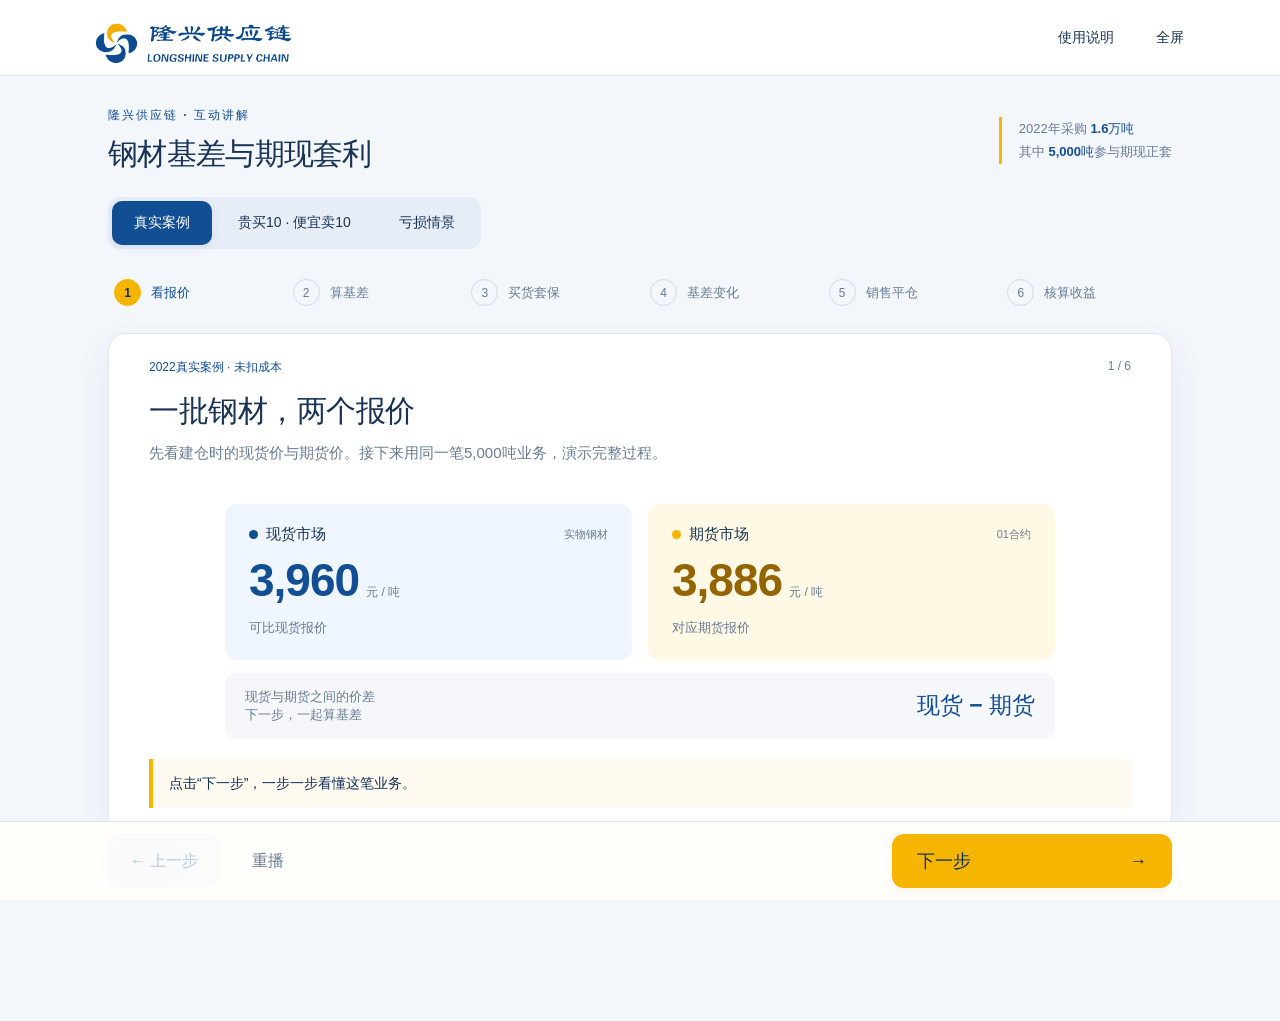
==== index.html @ 09cd9616 "发布隆兴供应链蓝黄互动讲解版" ====
<!doctype html><html lang="zh-CN" data-app="longxing-v2"><head><meta charset="utf-8"><meta name="viewport" content="width=device-width,initial-scale=1,viewport-fit=cover"><meta name="theme-color" content="#124e94"><meta name="apple-mobile-web-app-capable" content="yes"><meta name="apple-mobile-web-app-status-bar-style" content="default"><meta name="apple-mobile-web-app-title" content="隆兴讲解"><meta name="description" content="隆兴供应链钢材基差与期现套利，六步互动讲解。"><link rel="manifest" href="manifest.webmanifest"><link rel="apple-touch-icon" href="logo.png"><link rel="icon" href="icon.svg" type="image/svg+xml"><title>隆兴供应链｜钢材基差与期现套利</title><link rel="stylesheet" href="style.css"></head><body>
<header class="topbar"><div class="brand"><img src="logo.png" alt="隆兴供应链 LONGSHINE SUPPLY CHAIN"></div><div class="top-actions"><button id="help" class="quiet">使用说明</button><button id="fullscreen" class="quiet">全屏</button></div></header>
<main><div class="heading"><div><p class="eyebrow">隆兴供应链 · 互动讲解</p><h1>钢材基差与期现套利</h1></div><p class="case">2022年采购 <b>1.6万吨</b><span>其中 <b>5,000吨</b>参与期现正套</span></p></div>
<div class="modes" role="group" aria-label="演示情景"><button data-mode="real" aria-pressed="true">真实案例</button><button data-mode="give" aria-pressed="false">贵买10 · 便宜卖10</button><button data-mode="loss" aria-pressed="false">亏损情景</button></div>
<nav id="steps" aria-label="六个讲解阶段"></nav>
<section class="stage" aria-label="互动讲解"><div class="stage-top"><span id="sceneLabel"></span><span id="stepCount"></span></div><div id="narrative" aria-live="polite" aria-atomic="true"><h2 id="title"></h2><p id="description"></p></div><div id="visual"></div><div id="takeaway" class="takeaway"></div></section>
<div class="subbar"><button id="economics">成本与风险 ↗</button><span id="offlineStatus" role="status">正在准备离线版…</span></div></main>
<div class="controlbar"><div class="controls"><button id="prev" class="previous" aria-label="上一步">← <span>上一步</span></button><button id="replay" class="replay" aria-label="从头重播">重播</button><button id="next" class="next">下一步 <span aria-hidden="true">→</span></button></div></div>
<dialog id="helpDialog"><div class="dialog-head"><h2>打开就能讲</h2><button data-close aria-label="关闭使用说明">×</button></div><div class="dialog-body"><p>点击底部的<strong>“下一步”</strong>，按六个阶段讲解；可以后退、重播，或直接选择阶段。切换情景会从头开始。</p><h3>手机与平板：保存到桌面</h3><p><strong>苹果 iPhone / iPad：</strong>用 Safari 打开网址，点击分享按钮，选择“添加到主屏幕”。</p><p><strong>华为手机 / 平板：</strong>用系统浏览器打开网址，在浏览器菜单中查找“添加到桌面”或“安装应用”（名称与支持情况因版本不同）。</p><button id="installApp" hidden class="install">添加到桌面</button><h3>没有网络时怎么用</h3><p>第一次需要联网打开，等页面显示“已备好离线版”。保存到桌面后，请先试着开启飞行模式再打开一次，确认这台设备已保存成功。</p><p>无痕模式、清理浏览器数据或系统自动回收存储后，离线文件可能消失，需要再联网打开。微信内建议先选择“在浏览器打开”。</p><button id="offlineCheck" class="install">检查离线准备状态</button><p id="offlineDetail" role="status"></p><h3>电脑备用</h3><p>可直接打开同一网址，也可下载独立文件，在电脑浏览器中双击运行。</p><a href="longxing.html" download="隆兴供应链互动讲解.html" class="download">下载独立网页文件 ↓</a><p class="small">手机本地HTML文件的打开方式不统一，手机和平板优先使用网址与桌面图标。</p><p class="small">操作依据：<a href="https://support.apple.com/en-lamr/guide/iphone/iphea86e5236/ios" target="_blank" rel="noopener">Apple 主屏幕网页说明</a> · <a href="https://developer.mozilla.org/en-US/docs/Web/Progressive_web_apps/Guides/Caching" target="_blank" rel="noopener">离线缓存说明</a></p></div></dialog>
<dialog id="infoDialog"><div class="dialog-head"><h2>算清成本，也看清风险</h2><button data-close aria-label="关闭成本与风险">×</button></div><div class="dialog-body"><div class="cost-panel"><h3>当前情景 · 模拟净收益</h3><label for="cost">综合成本（仓储、资金、运输、手续费等）</label><div class="cost-input"><input id="cost" type="number" min="0" max="10000" step="0.1" value="0" inputmode="decimal"><span>元 / 吨</span></div><div class="net"><div><span>每吨净收益</span><strong id="netTon"></strong></div><div><span>5,000吨合计</span><strong id="netTotal"></strong></div></div><p id="costHint"></p></div><section class="knowledge"><h2>讲清机会，也讲清边界</h2><details open><summary>为什么“贵买10元、便宜卖10元”仍可能盈利？</summary><p>以真实案例的市场报价作为比较基准，采购成交价提高到3970，销售成交价降低到3806，期货开平仓仍为3886与3716。现货亏164，期货赚170，合计仅剩6元/吨，5,000吨共3万元，尚未扣成本。只有基差走强收益大于20元让利与其他成本之和，净收益才为正；这不是无条件成立的承诺。</p></details><details><summary>基差套利为什么不是无风险套利？</summary><p>本例事先无法保证基差一定从74走强到100。若离场基差降至40，等量期现组合毛亏34元/吨。严格意义的无风险套利要求可同时锁定各交易腿及交割、资金、费用等条件；依赖未来基差变化的交易承担基差风险。</p></details><details><summary>套期保值降低什么风险？还留下哪些风险？</summary><p>卖出期货可对冲现货价格下跌的一部分风险，但留下基差、品级与区域错配、数量与期限错配、流动性、交易对手、仓储损耗等风险。即使组合最终盈利，期货上涨期间也可能需要追加保证金，现金流压力不能忽略。合约规模、保证金与限仓应按交易所当时规则核实。</p></details><details><summary>期货买入平仓是否等于买钢材交割？</summary><p>不等于。本演示以卖出开仓、买入平仓结束期货头寸，现货另行销售。期货合约不是开仓时实际卖出库存；实物交割是另一条处理路径，需要满足交割资格、品牌、规格、仓单等条件。</p></details><details><summary>原始材料与案例口径</summary><p>案例来自《基差及相关基础概念 (1).pptx》第14–15页：2022年10月从宝闽采购1.6万吨，其中5000吨与茂高联合正套。客户按期货均价3716加基差100点价采购。13万元是按全部5000吨算出的期现毛收益，不代表双方分成后的隆兴净利润，剩余11000吨不在本次收益测算中。第15页“177−144=26”已纠正为“170−144=26”。让利和亏损情景均为教学假设。</p><img class="reference" src="business.jpg" alt="用户提供的隆兴业务示意图，提出贵10元买、便宜10元卖的问题"><p>Logo 使用 PPT 内嵌原始图片，与业务图品牌一致。原图中的机会频次和期权策略等概括不作为本案例结论。</p><a href="https://www.shfe.com.cn/services/marketresearch/magazine/202509/W020250924367245574513.pdf" target="_blank" rel="noopener">上海期货交易所刊载研究：基差风险与套保效果 ↗</a></details></section><p class="small">苏州隆兴供应链管理有限公司 · 教学演示，非实时行情或投资建议</p></div></dialog>
<script src="app.js"></script></body></html>
---- style.css ----
:root{--blue:#124e94;--navy:#102f58;--yellow:#f6b500;--ink:#183354;--muted:#687b93;--line:#dce5f0;--bg:#f3f6fb;--red:#b84444;font-synthesis:none}*{box-sizing:border-box}body{margin:0;color:var(--ink);background:var(--bg);font-family:-apple-system,BlinkMacSystemFont,'Segoe UI','PingFang SC','Microsoft YaHei',sans-serif;font-size:16px}button,input{font:inherit}button,a{touch-action:manipulation}button{cursor:pointer;color:inherit;background:none;border:0;border-radius:10px;min-height:44px}button:disabled{opacity:.3;cursor:default}button:focus-visible,a:focus-visible,summary:focus-visible,input:focus-visible{outline:3px solid var(--yellow);outline-offset:3px}button:hover{background:#124e9409}p{line-height:1.65}h1,h2,h3,p{margin-top:0}.topbar{height:76px;padding:0 max(24px,calc((100vw - 1120px)/2));display:flex;align-items:center;justify-content:space-between;background:white;border-bottom:1px solid var(--line)}.brand{width:236px;height:73px;overflow:hidden;position:relative}.brand img{width:280px;max-width:none;position:absolute;top:-12px;left:-20px}.top-actions{display:flex;gap:10px}.quiet{padding:0 16px;font-size:14px}main{max-width:1120px;margin:auto;padding:30px 28px 120px}.heading{display:flex;align-items:center;justify-content:space-between;margin-bottom:22px}.eyebrow{font-size:12px;font-weight:600;color:var(--blue);letter-spacing:2px;margin-bottom:8px}h1{font-size:30px;font-weight:650;margin-bottom:0;letter-spacing:-.7px}.case{font-size:13px;line-height:1.8;margin:0;color:var(--muted);border-left:3px solid var(--yellow);padding-left:17px}.case span{display:block}.case b{color:var(--blue);font-weight:600}.modes{display:flex;width:max-content;max-width:100%;background:#e7edf6;border-radius:12px;padding:4px;gap:4px;margin-bottom:22px}.modes button{padding:0 22px;font-size:14px;white-space:nowrap}.modes button[aria-pressed=true]{background:var(--blue);color:white;box-shadow:0 3px 8px #124e9415}nav{display:grid;grid-template-columns:repeat(6,1fr);margin-bottom:18px;gap:8px}nav button{display:flex;align-items:center;gap:10px;font-size:13px;color:var(--muted);padding:6px;border-radius:7px}nav .num{height:27px;width:27px;display:grid;place-items:center;border:1px solid #ced9e9;border-radius:50%;font-size:12px}nav .active{color:var(--blue);font-weight:700}nav .active .num{background:var(--yellow);border-color:var(--yellow);color:var(--navy)}nav .done .num{background:#dce9fa;border-color:#dce9fa;color:var(--blue)}.stage{background:white;border-radius:18px;border:1px solid var(--line);box-shadow:0 12px 35px #163e7710;padding:25px 34px 24px;min-height:470px}.stage-top{display:flex;justify-content:space-between;font-size:12px;color:var(--muted);margin-bottom:15px}#sceneLabel{color:var(--blue)}#narrative h2{font-size:30px;line-height:1.35;letter-spacing:-.5px;margin-bottom:10px}#description{font-size:15px;color:var(--muted);max-width:850px;min-height:45px;margin-bottom:18px}#visual{min-height:226px}.markets{display:grid;grid-template-columns:1fr 1fr;gap:16px}.market{padding:21px 24px;background:#f0f6ff;border-radius:12px;position:relative}.market.futures{background:#fff8e4}.market-label{display:flex;align-items:center;gap:8px;font-size:15px;font-weight:600}.marker{display:inline-block;width:9px;height:9px;background:var(--blue);border-radius:50%}.futures .marker{background:var(--yellow)}.market small{font-size:11px;font-weight:400;color:var(--muted);margin-left:auto}.price{font-size:46px;font-weight:650;color:var(--blue);line-height:1.2;letter-spacing:-1px;margin:9px 0;font-variant-numeric:tabular-nums}.futures .price{color:#936400}.price em{font-style:normal;font-size:12px;font-weight:400;letter-spacing:0;color:var(--muted);margin-left:7px}.market p{font-size:13px;color:var(--muted);margin:0}.basis-strip{display:flex;align-items:center;justify-content:space-between;background:#f5f7fb;padding:15px 20px;border-radius:10px;margin-top:13px;gap:12px}.basis-strip span{font-size:13px;color:var(--muted)}.basis-strip strong{font-size:23px;color:var(--blue);font-variant-numeric:tabular-nums}.basis-strip em{font-size:12px;font-style:normal}.action{display:flex;align-items:center;justify-content:space-between;padding:13px 0 0;margin-top:12px;border-top:1px solid #dce6f5;font-size:13px;gap:8px}.action b{color:var(--blue)}.futures .action{border-color:#f0dfb2}.futures .action b{color:#936400}.arrow{display:inline-block;animation:arrow .8s ease both;color:var(--blue)}@keyframes arrow{from{opacity:0;transform:translateX(-14px)}to{opacity:1;transform:translateX(0)}}.takeaway{margin-top:20px;border-left:4px solid var(--yellow);background:#fffaf0;padding:13px 16px;font-size:14px;line-height:1.65;color:var(--navy)}.basis-evolution{display:flex;justify-content:center;align-items:center;gap:25px;margin-top:17px}.basis-evolution div{text-align:center}.basis-evolution small{display:block;color:var(--muted);font-size:11px}.basis-evolution strong{font-size:34px;font-variant-numeric:tabular-nums}.basis-evolution .now{color:var(--blue)}.basis-evolution .delta{font-size:13px;background:#eaf2ff;border-radius:8px;padding:10px 15px;color:var(--blue)}.basis-evolution .delta.negative{background:#fff0f0;color:var(--red)}.ledger{display:grid;grid-template-columns:1fr 1fr;gap:16px}.ledger-item{background:#f3f6fb;border-radius:10px;padding:17px 22px}.ledger-item label{font-size:13px;color:var(--muted)}.ledger-item strong{font-size:32px;display:block;margin:8px 0;line-height:1}.ledger-item small{font-size:12px;color:var(--muted)}.positive{color:var(--blue)}.negative{color:var(--red)}.result{margin-top:15px;padding:22px 24px;background:var(--blue);color:white;border-radius:12px;display:flex;align-items:center;justify-content:space-between;gap:15px}.result label{font-size:13px}.result strong{display:block;font-size:48px;color:var(--yellow);letter-spacing:-1px;line-height:1.2}.result strong em{font-size:16px;font-style:normal;letter-spacing:0}.result small{font-size:12px;line-height:1.8;color:#d4e2f6}.result .per-ton{font-size:20px;color:white;white-space:nowrap}.subbar{display:flex;align-items:center;justify-content:space-between;gap:10px;padding:12px 1px;font-size:12px;color:var(--muted)}.subbar button{font-size:13px;color:var(--blue);padding:0}.controlbar{position:fixed;bottom:0;left:0;right:0;background:#fffefaef;backdrop-filter:blur(12px);border-top:1px solid var(--line);z-index:5;padding:12px 24px calc(12px + env(safe-area-inset-bottom))}.controls{max-width:1064px;margin:auto;display:flex;gap:12px}.previous{padding:0 22px;background:#edf3fc;color:var(--blue);min-height:54px}.replay{padding:0 20px;color:var(--muted)}.next{margin-left:auto;width:280px;background:var(--yellow);color:var(--navy);font-size:18px;font-weight:700;display:flex;justify-content:space-between;align-items:center;padding:0 25px;min-height:54px;border-radius:12px;box-shadow:0 4px 10px #b4820012}.next:hover{background:#ffca32}dialog{width:min(680px,calc(100% - 28px));max-height:85dvh;border:1px solid var(--line);border-radius:18px;padding:0;color:var(--ink);background:white;box-shadow:0 20px 90px #102f5840}dialog::backdrop{background:#10274280;backdrop-filter:blur(3px)}.dialog-head{display:flex;justify-content:space-between;align-items:center;padding:18px 22px;border-bottom:1px solid var(--line);position:sticky;top:0;background:white;z-index:2}.dialog-head h2{font-size:21px;margin:0}.dialog-head button{font-size:28px;width:44px}.dialog-body{padding:20px 24px}.dialog-body h3{font-size:17px;margin-top:25px}.dialog-body p{font-size:14px;color:#536b87}.dialog-body .small{font-size:12px;color:var(--muted)}a{color:var(--blue);text-underline-offset:3px}.download,.install{display:inline-block;background:#eaf2ff;padding:13px 16px;border-radius:10px;font-size:14px;color:var(--blue);text-decoration:none}.install[hidden]{display:none}.cost-panel{background:#f4f7fc;padding:18px;border-radius:12px}.cost-panel h3{margin:0 0 14px}.cost-panel label{font-size:12px;line-height:1.7}.cost-input{display:flex;gap:12px;align-items:center;margin:10px 0 20px;font-size:13px}.cost-input input{width:130px;padding:10px 12px;border:1px solid #c2d1e6;background:white;color:var(--ink);font-size:22px;border-radius:8px}.net{display:grid;grid-template-columns:1fr 1fr;gap:12px}.net span{font-size:12px;color:var(--muted)}.net strong{display:block;font-size:25px;margin-top:5px}.cost-panel p{font-size:12px;margin-bottom:0}.knowledge h2{font-size:20px;margin:25px 0 10px}details{border-bottom:1px solid var(--line);padding:17px 0}summary{font-size:15px;line-height:1.5;cursor:pointer}.reference{width:100%;height:auto}.animate{animation:appear .3s ease both}@keyframes appear{from{opacity:.4;transform:translateY(7px)}to{opacity:1;transform:translateY(0)}}.spark{animation:appear .5s ease both}.footnote{font-size:12px;color:var(--muted);margin:12px 0 0}
@media(min-width:1100px){#visual{max-width:830px;margin:auto}.stage{padding-left:40px;padding-right:40px}}@media(min-width:700px) and (max-height:800px){main{padding-top:15px}.heading{margin-bottom:14px}.stage{min-height:400px;padding-top:20px}.stage h2{font-size:27px}#visual{min-height:190px}.market{padding:15px 20px}.price{font-size:38px}.modes{margin-bottom:10px}.takeaway{margin-top:14px}}
@media(max-width:699px){.topbar{height:60px;padding:0 15px}.brand{width:183px;height:58px}.brand img{width:221px;top:-10px;left:-17px}.top-actions{gap:0}.quiet{font-size:12px;padding:0 9px}#fullscreen{display:none}main{padding:18px 14px calc(100px + env(safe-area-inset-bottom))}.heading{display:block;margin-bottom:14px}.eyebrow{display:none}h1{font-size:23px;letter-spacing:-.6px}.case{border:0;padding:0;font-size:11px;margin-top:7px;line-height:1.5}.case span{display:inline;margin-left:10px}.modes{width:100%;margin-bottom:14px;padding:3px;gap:3px;display:grid;grid-template-columns:1fr 1.5fr 1fr}.modes button{padding:0 3px;font-size:12px;min-height:40px;border-radius:8px}nav{gap:2px;margin-bottom:13px}nav button{display:flex;flex-direction:column;padding:0;gap:5px;font-size:10px;min-height:45px}nav .num{width:24px;height:24px;font-size:11px}.stage{padding:17px 16px 16px;border-radius:14px;min-height:0}.stage-top{font-size:10px;margin-bottom:11px}#narrative h2{font-size:23px;line-height:1.35;margin-bottom:8px}#description{font-size:13px;line-height:1.6;min-height:0;margin-bottom:16px}#visual{min-height:0}.markets{gap:10px}.market{padding:14px 12px;border-radius:9px}.market-label{font-size:13px;gap:6px}.market small{display:none}.price{font-size:34px;margin:9px 0 6px;letter-spacing:-.8px}.price em{display:block;font-size:10px;line-height:1.5;margin:3px 0 0}.market p{font-size:11px}.basis-strip{padding:12px 13px;margin-top:10px}.basis-strip span{font-size:11px;line-height:1.6}.basis-strip strong{font-size:21px}.basis-strip em{font-size:10px}.takeaway{padding:11px 12px;font-size:12px;margin-top:14px}.action{display:block;font-size:11px;line-height:1.7;margin-top:10px;padding-top:9px}.action b{display:block;font-size:13px}.basis-evolution{gap:15px;margin-top:14px}.basis-evolution strong{font-size:30px}.basis-evolution .delta{font-size:11px;padding:9px 10px}.ledger{gap:10px}.ledger-item{padding:14px}.ledger-item strong{font-size:28px}.ledger-item label,.ledger-item small{font-size:11px}.result{padding:17px;gap:10px;margin-top:11px}.result strong{font-size:37px}.result strong em{font-size:14px}.result label{font-size:11px}.result .per-ton{font-size:15px}.result small{font-size:10px}.controlbar{padding:10px 14px calc(10px + env(safe-area-inset-bottom))}.controls{gap:8px}.previous{padding:0 13px;min-height:52px;font-size:13px}.replay{font-size:12px;padding:0 8px}.next{width:auto;flex:1;margin-left:5px;padding:0 20px;min-height:52px;font-size:16px}.subbar{padding:6px 1px;font-size:10px}.subbar button{font-size:12px}.dialog-head{padding:12px 15px}.dialog-head h2{font-size:18px}.dialog-body{padding:17px}.net strong{font-size:22px}dialog{max-height:88dvh}.footnote{font-size:11px}}
@media(max-width:359px){h1{font-size:21px}.case span{margin-left:4px}.price{font-size:30px}.quiet{padding:0 4px}.stage{padding:14px 12px}.takeaway{font-size:11px}.result strong{font-size:32px}.result .per-ton{font-size:12px}}
@media(prefers-reduced-motion:reduce){*,*::before,*::after{animation:none!important;transition:none!important;scroll-behavior:auto!important}}
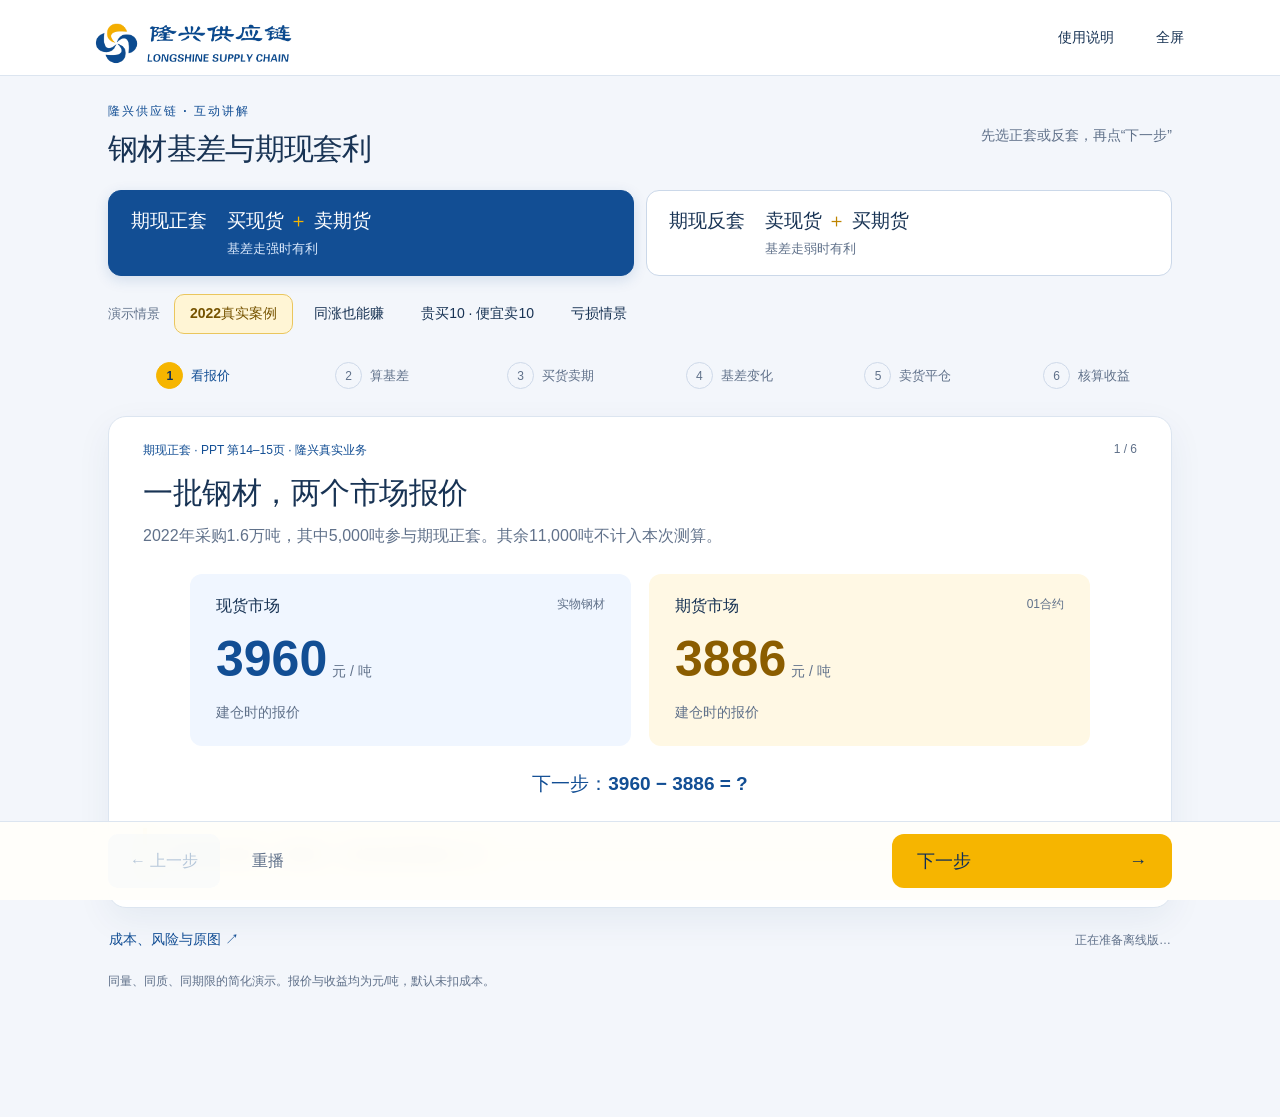
==== commit ca3f7339: "补全期现反套与大号双算法讲解 按PPT增加反套及正套同涨示例；放大价格、减号与完整盈亏公式；解释空头、多头、平仓和库存轮换口径；验证七种情景、移动布局及离线刷新。" ====
--- a/index.html
+++ b/index.html
@@ -1,11 +1,37 @@
-<!doctype html><html lang="zh-CN" data-app="longxing-v2"><head><meta charset="utf-8"><meta name="viewport" content="width=device-width,initial-scale=1,viewport-fit=cover"><meta name="theme-color" content="#124e94"><meta name="apple-mobile-web-app-capable" content="yes"><meta name="apple-mobile-web-app-status-bar-style" content="default"><meta name="apple-mobile-web-app-title" content="隆兴讲解"><meta name="description" content="隆兴供应链钢材基差与期现套利，六步互动讲解。"><link rel="manifest" href="manifest.webmanifest"><link rel="apple-touch-icon" href="logo.png"><link rel="icon" href="icon.svg" type="image/svg+xml"><title>隆兴供应链｜钢材基差与期现套利</title><link rel="stylesheet" href="style.css"></head><body>
-<header class="topbar"><div class="brand"><img src="logo.png" alt="隆兴供应链 LONGSHINE SUPPLY CHAIN"></div><div class="top-actions"><button id="help" class="quiet">使用说明</button><button id="fullscreen" class="quiet">全屏</button></div></header>
-<main><div class="heading"><div><p class="eyebrow">隆兴供应链 · 互动讲解</p><h1>钢材基差与期现套利</h1></div><p class="case">2022年采购 <b>1.6万吨</b><span>其中 <b>5,000吨</b>参与期现正套</span></p></div>
-<div class="modes" role="group" aria-label="演示情景"><button data-mode="real" aria-pressed="true">真实案例</button><button data-mode="give" aria-pressed="false">贵买10 · 便宜卖10</button><button data-mode="loss" aria-pressed="false">亏损情景</button></div>
+<!doctype html>
+<html lang="zh-CN" data-app="longxing-v3">
+<head><meta charset="utf-8"><meta name="viewport" content="width=device-width,initial-scale=1,viewport-fit=cover"><meta name="theme-color" content="#124e94"><meta name="apple-mobile-web-app-capable" content="yes"><meta name="apple-mobile-web-app-status-bar-style" content="default"><meta name="apple-mobile-web-app-title" content="隆兴讲解"><meta name="description" content="隆兴供应链：用大号算式，六步讲清钢材期现正套与反套。"><title>隆兴供应链｜钢材基差与期现套利</title><link rel="manifest" href="manifest.webmanifest"><link rel="apple-touch-icon" href="logo.png"><link rel="icon" href="icon.svg" type="image/svg+xml"><link rel="stylesheet" href="style.css"></head>
+<body>
+<header class="topbar"><div class="brand"><img src="logo.png" alt="隆兴供应链 LONGSHINE SUPPLY CHAIN"></div><div class="top-actions"><button id="help">使用说明</button><button id="fullscreen">全屏</button></div></header>
+<main>
+<div class="heading"><div><p class="eyebrow">隆兴供应链 · 互动讲解</p><h1>钢材基差与期现套利</h1></div><p class="guide">先选正套或反套，再点“下一步”</p></div>
+<div class="strategies" role="group" aria-label="选择套利方向">
+<button data-strategy="forward" aria-pressed="true"><span>期现正套</span><strong>买现货 <b>＋</b> 卖期货</strong><small>基差走强时有利</small></button>
+<button data-strategy="reverse" aria-pressed="false"><span>期现反套</span><strong>卖现货 <b>＋</b> 买期货</strong><small>基差走弱时有利</small></button>
+</div>
+<div class="scenario-row"><span class="scenario-label">演示情景</span><div id="modes" class="modes" role="group" aria-label="演示情景"></div></div>
 <nav id="steps" aria-label="六个讲解阶段"></nav>
-<section class="stage" aria-label="互动讲解"><div class="stage-top"><span id="sceneLabel"></span><span id="stepCount"></span></div><div id="narrative" aria-live="polite" aria-atomic="true"><h2 id="title"></h2><p id="description"></p></div><div id="visual"></div><div id="takeaway" class="takeaway"></div></section>
-<div class="subbar"><button id="economics">成本与风险 ↗</button><span id="offlineStatus" role="status">正在准备离线版…</span></div></main>
-<div class="controlbar"><div class="controls"><button id="prev" class="previous" aria-label="上一步">← <span>上一步</span></button><button id="replay" class="replay" aria-label="从头重播">重播</button><button id="next" class="next">下一步 <span aria-hidden="true">→</span></button></div></div>
-<dialog id="helpDialog"><div class="dialog-head"><h2>打开就能讲</h2><button data-close aria-label="关闭使用说明">×</button></div><div class="dialog-body"><p>点击底部的<strong>“下一步”</strong>，按六个阶段讲解；可以后退、重播，或直接选择阶段。切换情景会从头开始。</p><h3>手机与平板：保存到桌面</h3><p><strong>苹果 iPhone / iPad：</strong>用 Safari 打开网址，点击分享按钮，选择“添加到主屏幕”。</p><p><strong>华为手机 / 平板：</strong>用系统浏览器打开网址，在浏览器菜单中查找“添加到桌面”或“安装应用”（名称与支持情况因版本不同）。</p><button id="installApp" hidden class="install">添加到桌面</button><h3>没有网络时怎么用</h3><p>第一次需要联网打开，等页面显示“已备好离线版”。保存到桌面后，请先试着开启飞行模式再打开一次，确认这台设备已保存成功。</p><p>无痕模式、清理浏览器数据或系统自动回收存储后，离线文件可能消失，需要再联网打开。微信内建议先选择“在浏览器打开”。</p><button id="offlineCheck" class="install">检查离线准备状态</button><p id="offlineDetail" role="status"></p><h3>电脑备用</h3><p>可直接打开同一网址，也可下载独立文件，在电脑浏览器中双击运行。</p><a href="longxing.html" download="隆兴供应链互动讲解.html" class="download">下载独立网页文件 ↓</a><p class="small">手机本地HTML文件的打开方式不统一，手机和平板优先使用网址与桌面图标。</p><p class="small">操作依据：<a href="https://support.apple.com/en-lamr/guide/iphone/iphea86e5236/ios" target="_blank" rel="noopener">Apple 主屏幕网页说明</a> · <a href="https://developer.mozilla.org/en-US/docs/Web/Progressive_web_apps/Guides/Caching" target="_blank" rel="noopener">离线缓存说明</a></p></div></dialog>
-<dialog id="infoDialog"><div class="dialog-head"><h2>算清成本，也看清风险</h2><button data-close aria-label="关闭成本与风险">×</button></div><div class="dialog-body"><div class="cost-panel"><h3>当前情景 · 模拟净收益</h3><label for="cost">综合成本（仓储、资金、运输、手续费等）</label><div class="cost-input"><input id="cost" type="number" min="0" max="10000" step="0.1" value="0" inputmode="decimal"><span>元 / 吨</span></div><div class="net"><div><span>每吨净收益</span><strong id="netTon"></strong></div><div><span>5,000吨合计</span><strong id="netTotal"></strong></div></div><p id="costHint"></p></div><section class="knowledge"><h2>讲清机会，也讲清边界</h2><details open><summary>为什么“贵买10元、便宜卖10元”仍可能盈利？</summary><p>以真实案例的市场报价作为比较基准，采购成交价提高到3970，销售成交价降低到3806，期货开平仓仍为3886与3716。现货亏164，期货赚170，合计仅剩6元/吨，5,000吨共3万元，尚未扣成本。只有基差走强收益大于20元让利与其他成本之和，净收益才为正；这不是无条件成立的承诺。</p></details><details><summary>基差套利为什么不是无风险套利？</summary><p>本例事先无法保证基差一定从74走强到100。若离场基差降至40，等量期现组合毛亏34元/吨。严格意义的无风险套利要求可同时锁定各交易腿及交割、资金、费用等条件；依赖未来基差变化的交易承担基差风险。</p></details><details><summary>套期保值降低什么风险？还留下哪些风险？</summary><p>卖出期货可对冲现货价格下跌的一部分风险，但留下基差、品级与区域错配、数量与期限错配、流动性、交易对手、仓储损耗等风险。即使组合最终盈利，期货上涨期间也可能需要追加保证金，现金流压力不能忽略。合约规模、保证金与限仓应按交易所当时规则核实。</p></details><details><summary>期货买入平仓是否等于买钢材交割？</summary><p>不等于。本演示以卖出开仓、买入平仓结束期货头寸，现货另行销售。期货合约不是开仓时实际卖出库存；实物交割是另一条处理路径，需要满足交割资格、品牌、规格、仓单等条件。</p></details><details><summary>原始材料与案例口径</summary><p>案例来自《基差及相关基础概念 (1).pptx》第14–15页：2022年10月从宝闽采购1.6万吨，其中5000吨与茂高联合正套。客户按期货均价3716加基差100点价采购。13万元是按全部5000吨算出的期现毛收益，不代表双方分成后的隆兴净利润，剩余11000吨不在本次收益测算中。第15页“177−144=26”已纠正为“170−144=26”。让利和亏损情景均为教学假设。</p><img class="reference" src="business.jpg" alt="用户提供的隆兴业务示意图，提出贵10元买、便宜10元卖的问题"><p>Logo 使用 PPT 内嵌原始图片，与业务图品牌一致。原图中的机会频次和期权策略等概括不作为本案例结论。</p><a href="https://www.shfe.com.cn/services/marketresearch/magazine/202509/W020250924367245574513.pdf" target="_blank" rel="noopener">上海期货交易所刊载研究：基差风险与套保效果 ↗</a></details></section><p class="small">苏州隆兴供应链管理有限公司 · 教学演示，非实时行情或投资建议</p></div></dialog>
-<script src="app.js"></script></body></html>
+<section class="stage" aria-label="互动讲解"><div class="stage-top"><span id="sceneLabel"></span><span id="stepCount"></span></div>
+<div id="narrative" aria-live="polite" aria-atomic="true"><h2 id="title"></h2><p id="description"></p></div>
+<div id="visual"></div><div id="takeaway" class="takeaway"></div></section>
+<div class="subbar"><button id="economics">成本、风险与原图 ↗</button><span id="offlineStatus" role="status">正在准备离线版…</span></div>
+<p class="scope-note">同量、同质、同期限的简化演示。报价与收益均为元/吨，默认未扣成本。</p>
+</main>
+<div class="controlbar"><div class="controls"><button id="prev" aria-label="上一步">← <span>上一步</span></button><button id="replay" aria-label="从头重播">重播</button><button id="next">下一步 <span aria-hidden="true">→</span></button></div></div>
+<dialog id="helpDialog"><div class="dialog-head"><h2>打开就能讲</h2><button data-close aria-label="关闭使用说明">×</button></div><div class="dialog-body">
+<p>先选择“期现正套”或“期现反套”，再选情景。点击底部黄色“下一步”按六个阶段讲解，可后退、重播或直接点阶段。</p>
+<h3>先把方向讲清楚</h3><p>基差始终按“现货价格 − 期货价格”计算。正套收益看“离场基差 − 建仓基差”，反套收益看“建仓基差 − 离场基差”。基差走强指带正负号的数值上升，不是绝对值变大。</p>
+<h3>手机和平板保存到桌面</h3><p><strong>苹果 iPhone / iPad：</strong>Safari 打开网址 → 分享 → 添加到主屏幕。</p><p><strong>华为手机 / 平板：</strong>系统浏览器打开 → 菜单查找“添加到桌面”或“安装应用”（名称与支持因版本而异）。微信内请先选“在浏览器打开”。</p><button id="installApp" hidden class="pill">添加到桌面</button>
+<h3>没有网络时怎么用</h3><p>第一次联网打开，等待“已备好离线版”。保存到桌面后，先开飞行模式试一次，确认本机已保存成功。清理浏览器数据、无痕浏览或系统回收缓存后，需要重新联网。</p><button id="offlineCheck" class="pill">检查离线准备状态</button><p id="offlineDetail" role="status"></p>
+<h3>电脑备用</h3><a href="longxing.html" download="隆兴供应链互动讲解.html" class="pill">下载独立网页文件 ↓</a><p>电脑可下载后直接在浏览器打开。手机本地 HTML 支持不统一，手机和平板优先使用网址与桌面图标。</p><p class="small"><a href="https://support.apple.com/en-lamr/guide/iphone/iphea86e5236/ios" target="_blank" rel="noopener">Apple 主屏幕网页说明</a> · <a href="https://developer.mozilla.org/en-US/docs/Web/Progressive_web_apps/Guides/Caching" target="_blank" rel="noopener">离线缓存说明</a></p></div></dialog>
+<dialog id="infoDialog"><div class="dialog-head"><h2>成本、风险与原图</h2><button data-close aria-label="关闭成本与风险">×</button></div><div class="dialog-body">
+<div class="cost-panel"><h3 id="costScenario"></h3><label for="cost">综合成本（资金、仓储、运输、手续费等）</label><div class="cost-input"><input id="cost" type="number" min="0" max="10000" step="0.1" value="0" inputmode="decimal"><span>元 / 吨</span></div><p class="cost-rule">每吨净收益 = 每吨毛收益 − 综合成本</p><div class="net"><div><span>每吨净收益</span><strong id="netTon"></strong></div><div id="netTotalBox"><span>5,000吨合计</span><strong id="netTotal"></strong></div></div><p id="costHint"></p></div>
+<details open><summary>“贵买10、便宜卖10”为什么仍可能赚钱？</summary><p>原图提出这个问题，但没有承诺一定盈利。正套按真实案例让利：采购3960＋10＝3970，销售3816−10＝3806，期货成交价不变。现货−164＋期货170＝6元/吨，等于原26元收益减去20元让利。其他成本低于6元/吨，净收益才为正。</p><p>反套让利示例则先少卖10元、后多花10元买回，原130元毛收益变成110元。两者都需要实际基差收益足以覆盖让利和成本。</p></details>
+<details><summary>空头、多头和平仓是什么意思？</summary><p>卖出开仓后持有期货空头，以后买入同一合约平仓。期货价格下降对空头有利，上涨对空头不利。开仓时卖的是标准化合约，库存仍在，不等于已经把实物钢材卖给客户，也不是立刻收到整批货款。</p><p>买入开仓后持有期货多头，以后卖出同一合约平仓。价格上涨对多头有利，下跌对多头不利。平仓结束合约头寸；本演示的实物钢材买卖另行完成，不用买钢材“填补空头”来平仓。</p><p>期货需要保证金并逐日结算，持仓期间可能追加保证金。实物交割是另一条路径，需满足合约与交割规则。</p><a href="https://www.csrc.gov.cn/shenzhen/c105614/c1575563/content.shtml" target="_blank" rel="noopener">证监会投资者教育：多头、空头与平仓</a></details>
+<details><summary>反套需要什么现货条件？怎么算库存收益？</summary><p>本演示采用“卖出已有可用库存，之后买回同量同质库存”的路径。先有可卖库存或合法可执行的货源安排，才能履约，不能假设任何商品都可无条件裸卖空。</p><p>4050卖出、3900补回，150元是这一轮库存卖出与补回的现金差；加期货−20元，得到130元/吨的策略毛收益。它不包含原库存历史采购成本对应的会计利润，也未扣借货、采购、资金、运输等成本。借货路径还须归还并计入借货费用。</p></details>
+<details><summary>基差套利为什么不是无风险套利？</summary><p>未来基差不保证按预期变化。正套在基差走弱时受损，反套在基差走强时受损。等量套保也保留基差、品级与地域错配、期限与数量错配、流动性、交易对手、仓储损耗及现金流风险。</p><p>只有交易价格、交割、资金和全部成本等条件都能锁定，并能执行整个组合时，才可以讨论严格意义的无风险套利。本软件演示的是承担基差风险的交易。</p></details>
+<details><summary>基差走强是不是“差的绝对值更大”？</summary><p>不是。本演示始终用“现货−期货”的带符号数值。−30变成−10，也是走强20；100变成74，是走弱26。正基差只说明现货比期货贵，不能单凭正负号判断该做正套还是反套。</p></details>
+<details><summary>除了期现正套、反套，还有哪些套利？</summary><p>PPT 第20–22页还介绍跨期、跨市与跨品种套利：分别比较同品种不同月份、不同市场、不同品种的相对价格。它们研究的不是这里这一个现货与期货的基差，数量配比、交易成本和风险也不同。</p><p>主界面专门完整演示期现正套与反套，避免将不同策略混成同一个公式。</p></details>
+<details><summary>原图、PPT与计算口径</summary><p>PPT 第12页给出正套与反套定义；第13、16页为正套同涨示例；第13、17页为反套示例。两组都是教学示例，不是隆兴真实成交记录。</p><p>2022真实业务来自第14–15页：10月从宝闽采购1.6万吨，其中5,000吨与茂高联合正套，01合约。客户按期货均价3716加基差100点价采购。26元/吨×5,000吨＝13万元，是期现毛收益，未扣成本和合作分成，剩余11,000吨不在测算中。</p><p>第15页“177−144＝26”的笔误已更正为“170−144＝26”。其中用“买钢材交割”解释买入平仓的比喻已改为合约交易与实物交易分别说明。</p><img class="reference" src="business.jpg" alt="隆兴供应链原始业务图：贵10元买、便宜10元卖还能盈利吗"><p>Logo 使用 PPT 内嵌原图。原图中的机会频次、期权等概括不作为本案例结论。让利和亏损情景均为教学假设。</p><a href="https://www.shfe.com.cn/services/marketresearch/magazine/202509/W020250924367245574513.pdf" target="_blank" rel="noopener">上期所刊载研究：基差风险与套保效果</a></details>
+<p class="small">苏州隆兴供应链管理有限公司 · 教学演示，非实时行情或投资建议</p></div></dialog>
+<script src="model.js"></script><script src="app.js"></script></body></html>
--- a/style.css
+++ b/style.css
@@ -1,5 +1,5 @@
-:root{--blue:#124e94;--navy:#102f58;--yellow:#f6b500;--ink:#183354;--muted:#687b93;--line:#dce5f0;--bg:#f3f6fb;--red:#b84444;font-synthesis:none}*{box-sizing:border-box}body{margin:0;color:var(--ink);background:var(--bg);font-family:-apple-system,BlinkMacSystemFont,'Segoe UI','PingFang SC','Microsoft YaHei',sans-serif;font-size:16px}button,input{font:inherit}button,a{touch-action:manipulation}button{cursor:pointer;color:inherit;background:none;border:0;border-radius:10px;min-height:44px}button:disabled{opacity:.3;cursor:default}button:focus-visible,a:focus-visible,summary:focus-visible,input:focus-visible{outline:3px solid var(--yellow);outline-offset:3px}button:hover{background:#124e9409}p{line-height:1.65}h1,h2,h3,p{margin-top:0}.topbar{height:76px;padding:0 max(24px,calc((100vw - 1120px)/2));display:flex;align-items:center;justify-content:space-between;background:white;border-bottom:1px solid var(--line)}.brand{width:236px;height:73px;overflow:hidden;position:relative}.brand img{width:280px;max-width:none;position:absolute;top:-12px;left:-20px}.top-actions{display:flex;gap:10px}.quiet{padding:0 16px;font-size:14px}main{max-width:1120px;margin:auto;padding:30px 28px 120px}.heading{display:flex;align-items:center;justify-content:space-between;margin-bottom:22px}.eyebrow{font-size:12px;font-weight:600;color:var(--blue);letter-spacing:2px;margin-bottom:8px}h1{font-size:30px;font-weight:650;margin-bottom:0;letter-spacing:-.7px}.case{font-size:13px;line-height:1.8;margin:0;color:var(--muted);border-left:3px solid var(--yellow);padding-left:17px}.case span{display:block}.case b{color:var(--blue);font-weight:600}.modes{display:flex;width:max-content;max-width:100%;background:#e7edf6;border-radius:12px;padding:4px;gap:4px;margin-bottom:22px}.modes button{padding:0 22px;font-size:14px;white-space:nowrap}.modes button[aria-pressed=true]{background:var(--blue);color:white;box-shadow:0 3px 8px #124e9415}nav{display:grid;grid-template-columns:repeat(6,1fr);margin-bottom:18px;gap:8px}nav button{display:flex;align-items:center;gap:10px;font-size:13px;color:var(--muted);padding:6px;border-radius:7px}nav .num{height:27px;width:27px;display:grid;place-items:center;border:1px solid #ced9e9;border-radius:50%;font-size:12px}nav .active{color:var(--blue);font-weight:700}nav .active .num{background:var(--yellow);border-color:var(--yellow);color:var(--navy)}nav .done .num{background:#dce9fa;border-color:#dce9fa;color:var(--blue)}.stage{background:white;border-radius:18px;border:1px solid var(--line);box-shadow:0 12px 35px #163e7710;padding:25px 34px 24px;min-height:470px}.stage-top{display:flex;justify-content:space-between;font-size:12px;color:var(--muted);margin-bottom:15px}#sceneLabel{color:var(--blue)}#narrative h2{font-size:30px;line-height:1.35;letter-spacing:-.5px;margin-bottom:10px}#description{font-size:15px;color:var(--muted);max-width:850px;min-height:45px;margin-bottom:18px}#visual{min-height:226px}.markets{display:grid;grid-template-columns:1fr 1fr;gap:16px}.market{padding:21px 24px;background:#f0f6ff;border-radius:12px;position:relative}.market.futures{background:#fff8e4}.market-label{display:flex;align-items:center;gap:8px;font-size:15px;font-weight:600}.marker{display:inline-block;width:9px;height:9px;background:var(--blue);border-radius:50%}.futures .marker{background:var(--yellow)}.market small{font-size:11px;font-weight:400;color:var(--muted);margin-left:auto}.price{font-size:46px;font-weight:650;color:var(--blue);line-height:1.2;letter-spacing:-1px;margin:9px 0;font-variant-numeric:tabular-nums}.futures .price{color:#936400}.price em{font-style:normal;font-size:12px;font-weight:400;letter-spacing:0;color:var(--muted);margin-left:7px}.market p{font-size:13px;color:var(--muted);margin:0}.basis-strip{display:flex;align-items:center;justify-content:space-between;background:#f5f7fb;padding:15px 20px;border-radius:10px;margin-top:13px;gap:12px}.basis-strip span{font-size:13px;color:var(--muted)}.basis-strip strong{font-size:23px;color:var(--blue);font-variant-numeric:tabular-nums}.basis-strip em{font-size:12px;font-style:normal}.action{display:flex;align-items:center;justify-content:space-between;padding:13px 0 0;margin-top:12px;border-top:1px solid #dce6f5;font-size:13px;gap:8px}.action b{color:var(--blue)}.futures .action{border-color:#f0dfb2}.futures .action b{color:#936400}.arrow{display:inline-block;animation:arrow .8s ease both;color:var(--blue)}@keyframes arrow{from{opacity:0;transform:translateX(-14px)}to{opacity:1;transform:translateX(0)}}.takeaway{margin-top:20px;border-left:4px solid var(--yellow);background:#fffaf0;padding:13px 16px;font-size:14px;line-height:1.65;color:var(--navy)}.basis-evolution{display:flex;justify-content:center;align-items:center;gap:25px;margin-top:17px}.basis-evolution div{text-align:center}.basis-evolution small{display:block;color:var(--muted);font-size:11px}.basis-evolution strong{font-size:34px;font-variant-numeric:tabular-nums}.basis-evolution .now{color:var(--blue)}.basis-evolution .delta{font-size:13px;background:#eaf2ff;border-radius:8px;padding:10px 15px;color:var(--blue)}.basis-evolution .delta.negative{background:#fff0f0;color:var(--red)}.ledger{display:grid;grid-template-columns:1fr 1fr;gap:16px}.ledger-item{background:#f3f6fb;border-radius:10px;padding:17px 22px}.ledger-item label{font-size:13px;color:var(--muted)}.ledger-item strong{font-size:32px;display:block;margin:8px 0;line-height:1}.ledger-item small{font-size:12px;color:var(--muted)}.positive{color:var(--blue)}.negative{color:var(--red)}.result{margin-top:15px;padding:22px 24px;background:var(--blue);color:white;border-radius:12px;display:flex;align-items:center;justify-content:space-between;gap:15px}.result label{font-size:13px}.result strong{display:block;font-size:48px;color:var(--yellow);letter-spacing:-1px;line-height:1.2}.result strong em{font-size:16px;font-style:normal;letter-spacing:0}.result small{font-size:12px;line-height:1.8;color:#d4e2f6}.result .per-ton{font-size:20px;color:white;white-space:nowrap}.subbar{display:flex;align-items:center;justify-content:space-between;gap:10px;padding:12px 1px;font-size:12px;color:var(--muted)}.subbar button{font-size:13px;color:var(--blue);padding:0}.controlbar{position:fixed;bottom:0;left:0;right:0;background:#fffefaef;backdrop-filter:blur(12px);border-top:1px solid var(--line);z-index:5;padding:12px 24px calc(12px + env(safe-area-inset-bottom))}.controls{max-width:1064px;margin:auto;display:flex;gap:12px}.previous{padding:0 22px;background:#edf3fc;color:var(--blue);min-height:54px}.replay{padding:0 20px;color:var(--muted)}.next{margin-left:auto;width:280px;background:var(--yellow);color:var(--navy);font-size:18px;font-weight:700;display:flex;justify-content:space-between;align-items:center;padding:0 25px;min-height:54px;border-radius:12px;box-shadow:0 4px 10px #b4820012}.next:hover{background:#ffca32}dialog{width:min(680px,calc(100% - 28px));max-height:85dvh;border:1px solid var(--line);border-radius:18px;padding:0;color:var(--ink);background:white;box-shadow:0 20px 90px #102f5840}dialog::backdrop{background:#10274280;backdrop-filter:blur(3px)}.dialog-head{display:flex;justify-content:space-between;align-items:center;padding:18px 22px;border-bottom:1px solid var(--line);position:sticky;top:0;background:white;z-index:2}.dialog-head h2{font-size:21px;margin:0}.dialog-head button{font-size:28px;width:44px}.dialog-body{padding:20px 24px}.dialog-body h3{font-size:17px;margin-top:25px}.dialog-body p{font-size:14px;color:#536b87}.dialog-body .small{font-size:12px;color:var(--muted)}a{color:var(--blue);text-underline-offset:3px}.download,.install{display:inline-block;background:#eaf2ff;padding:13px 16px;border-radius:10px;font-size:14px;color:var(--blue);text-decoration:none}.install[hidden]{display:none}.cost-panel{background:#f4f7fc;padding:18px;border-radius:12px}.cost-panel h3{margin:0 0 14px}.cost-panel label{font-size:12px;line-height:1.7}.cost-input{display:flex;gap:12px;align-items:center;margin:10px 0 20px;font-size:13px}.cost-input input{width:130px;padding:10px 12px;border:1px solid #c2d1e6;background:white;color:var(--ink);font-size:22px;border-radius:8px}.net{display:grid;grid-template-columns:1fr 1fr;gap:12px}.net span{font-size:12px;color:var(--muted)}.net strong{display:block;font-size:25px;margin-top:5px}.cost-panel p{font-size:12px;margin-bottom:0}.knowledge h2{font-size:20px;margin:25px 0 10px}details{border-bottom:1px solid var(--line);padding:17px 0}summary{font-size:15px;line-height:1.5;cursor:pointer}.reference{width:100%;height:auto}.animate{animation:appear .3s ease both}@keyframes appear{from{opacity:.4;transform:translateY(7px)}to{opacity:1;transform:translateY(0)}}.spark{animation:appear .5s ease both}.footnote{font-size:12px;color:var(--muted);margin:12px 0 0}
-@media(min-width:1100px){#visual{max-width:830px;margin:auto}.stage{padding-left:40px;padding-right:40px}}@media(min-width:700px) and (max-height:800px){main{padding-top:15px}.heading{margin-bottom:14px}.stage{min-height:400px;padding-top:20px}.stage h2{font-size:27px}#visual{min-height:190px}.market{padding:15px 20px}.price{font-size:38px}.modes{margin-bottom:10px}.takeaway{margin-top:14px}}
-@media(max-width:699px){.topbar{height:60px;padding:0 15px}.brand{width:183px;height:58px}.brand img{width:221px;top:-10px;left:-17px}.top-actions{gap:0}.quiet{font-size:12px;padding:0 9px}#fullscreen{display:none}main{padding:18px 14px calc(100px + env(safe-area-inset-bottom))}.heading{display:block;margin-bottom:14px}.eyebrow{display:none}h1{font-size:23px;letter-spacing:-.6px}.case{border:0;padding:0;font-size:11px;margin-top:7px;line-height:1.5}.case span{display:inline;margin-left:10px}.modes{width:100%;margin-bottom:14px;padding:3px;gap:3px;display:grid;grid-template-columns:1fr 1.5fr 1fr}.modes button{padding:0 3px;font-size:12px;min-height:40px;border-radius:8px}nav{gap:2px;margin-bottom:13px}nav button{display:flex;flex-direction:column;padding:0;gap:5px;font-size:10px;min-height:45px}nav .num{width:24px;height:24px;font-size:11px}.stage{padding:17px 16px 16px;border-radius:14px;min-height:0}.stage-top{font-size:10px;margin-bottom:11px}#narrative h2{font-size:23px;line-height:1.35;margin-bottom:8px}#description{font-size:13px;line-height:1.6;min-height:0;margin-bottom:16px}#visual{min-height:0}.markets{gap:10px}.market{padding:14px 12px;border-radius:9px}.market-label{font-size:13px;gap:6px}.market small{display:none}.price{font-size:34px;margin:9px 0 6px;letter-spacing:-.8px}.price em{display:block;font-size:10px;line-height:1.5;margin:3px 0 0}.market p{font-size:11px}.basis-strip{padding:12px 13px;margin-top:10px}.basis-strip span{font-size:11px;line-height:1.6}.basis-strip strong{font-size:21px}.basis-strip em{font-size:10px}.takeaway{padding:11px 12px;font-size:12px;margin-top:14px}.action{display:block;font-size:11px;line-height:1.7;margin-top:10px;padding-top:9px}.action b{display:block;font-size:13px}.basis-evolution{gap:15px;margin-top:14px}.basis-evolution strong{font-size:30px}.basis-evolution .delta{font-size:11px;padding:9px 10px}.ledger{gap:10px}.ledger-item{padding:14px}.ledger-item strong{font-size:28px}.ledger-item label,.ledger-item small{font-size:11px}.result{padding:17px;gap:10px;margin-top:11px}.result strong{font-size:37px}.result strong em{font-size:14px}.result label{font-size:11px}.result .per-ton{font-size:15px}.result small{font-size:10px}.controlbar{padding:10px 14px calc(10px + env(safe-area-inset-bottom))}.controls{gap:8px}.previous{padding:0 13px;min-height:52px;font-size:13px}.replay{font-size:12px;padding:0 8px}.next{width:auto;flex:1;margin-left:5px;padding:0 20px;min-height:52px;font-size:16px}.subbar{padding:6px 1px;font-size:10px}.subbar button{font-size:12px}.dialog-head{padding:12px 15px}.dialog-head h2{font-size:18px}.dialog-body{padding:17px}.net strong{font-size:22px}dialog{max-height:88dvh}.footnote{font-size:11px}}
-@media(max-width:359px){h1{font-size:21px}.case span{margin-left:4px}.price{font-size:30px}.quiet{padding:0 4px}.stage{padding:14px 12px}.takeaway{font-size:11px}.result strong{font-size:32px}.result .per-ton{font-size:12px}}
+:root{--blue:#124e94;--navy:#102f58;--yellow:#f6b500;--ink:#183354;--muted:#60718a;--line:#dce5f0;--bg:#f3f6fb;--red:#b84444;font-synthesis:none}*{box-sizing:border-box}body{margin:0;color:var(--ink);background:var(--bg);font-family:-apple-system,BlinkMacSystemFont,'Segoe UI','PingFang SC','Microsoft YaHei',sans-serif;font-size:16px}button,input{font:inherit}button,a{touch-action:manipulation}button{cursor:pointer;color:inherit;background:none;border:0;border-radius:10px;min-height:44px}button:disabled{opacity:.3;cursor:default}button:focus-visible,a:focus-visible,summary:focus-visible,input:focus-visible{outline:3px solid var(--yellow);outline-offset:3px}button:hover{background:#124e9409}p{line-height:1.65}h1,h2,h3,p{margin-top:0}a{color:var(--blue);text-underline-offset:3px}.topbar{height:76px;padding:0 max(24px,calc((100vw - 1120px)/2));display:flex;align-items:center;justify-content:space-between;background:white;border-bottom:1px solid var(--line)}.brand{width:236px;height:73px;overflow:hidden;position:relative}.brand img{width:280px;max-width:none;position:absolute;top:-12px;left:-20px}.top-actions{display:flex;gap:10px}.top-actions button{padding:0 16px;font-size:14px}main{max-width:1120px;margin:auto;padding:26px 28px 125px}.heading{display:flex;align-items:center;justify-content:space-between;margin-bottom:20px}.eyebrow{font-size:12px;font-weight:600;color:var(--blue);letter-spacing:2px;margin-bottom:7px}h1{font-size:30px;font-weight:650;margin-bottom:0;letter-spacing:-.7px}.guide{font-size:14px;color:var(--muted);margin:0}.strategies{display:grid;grid-template-columns:1fr 1fr;gap:12px;margin-bottom:18px}.strategies button{display:grid;grid-template-columns:auto 1fr;align-items:center;gap:6px 20px;text-align:left;padding:17px 22px;border:1px solid #cbd8e9;border-radius:13px;background:#fff}.strategies button>span{font-size:19px;font-weight:700}.strategies strong{font-size:19px;white-space:nowrap}.strategies b{color:#be8400}.strategies small{grid-column:2;color:var(--muted);font-size:13px}.strategies button[aria-pressed=true]{background:var(--blue);color:white;border-color:var(--blue);box-shadow:0 4px 14px #124e9425}.strategies button[aria-pressed=true] b{color:var(--yellow)}.strategies button[aria-pressed=true] small{color:#d9e8fc}.scenario-row{display:flex;align-items:center;gap:14px;margin-bottom:20px}.scenario-label{font-size:13px;color:var(--muted);white-space:nowrap}.modes{display:flex;flex-wrap:wrap;gap:5px}.modes button{padding:0 15px;font-size:14px;min-height:40px;border:1px solid transparent}.modes button[aria-pressed=true]{background:#fff5d5;border-color:#eac65d;color:#765300;font-weight:700}nav{display:grid;grid-template-columns:repeat(6,1fr);margin-bottom:18px;gap:8px}nav button{display:flex;align-items:center;justify-content:center;gap:8px;font-size:13px;color:var(--muted);padding:6px}nav .num{height:27px;width:27px;display:grid;place-items:center;border:1px solid #ced9e9;border-radius:50%;font-size:12px;flex-shrink:0}nav .active{color:var(--blue);font-weight:700}nav .active .num{background:var(--yellow);border-color:var(--yellow);color:var(--navy)}nav .done .num{background:#dce9fa;border-color:#dce9fa;color:var(--blue)}.stage{background:white;border-radius:18px;border:1px solid var(--line);box-shadow:0 12px 35px #163e7710;padding:25px 34px}.stage-top{display:flex;justify-content:space-between;font-size:12px;color:var(--muted);gap:15px;margin-bottom:14px}#sceneLabel{color:var(--blue)}#stepCount{white-space:nowrap}#narrative h2{font-size:30px;line-height:1.35;letter-spacing:-.5px;margin-bottom:10px}#description{font-size:16px;color:var(--muted);max-width:900px;margin-bottom:24px}#visual{max-width:900px;margin:auto}.markets{display:grid;grid-template-columns:1fr 1fr;gap:18px}.market{padding:22px 26px;background:#f0f6ff;border-radius:12px}.market.future{background:#fff8e4}.market-label{display:flex;justify-content:space-between;gap:8px;font-weight:600;font-size:16px}.market-label small{font-weight:400;font-size:12px;color:var(--muted)}.price{font-size:50px;font-weight:700;line-height:1.2;color:var(--blue);margin:12px 0;font-variant-numeric:tabular-nums}.future .price{color:#8b5d00}.price em{font-size:14px;font-style:normal;font-weight:400;margin-left:5px;color:var(--muted)}.market p{margin:0;color:var(--muted);font-size:14px}.next-hint{font-size:19px;text-align:center;padding:25px 12px 8px;color:var(--blue)}.formula-title{text-align:center;font-size:18px;font-weight:600;margin-bottom:14px}.basis-equation{display:grid;grid-template-columns:1fr auto 1fr;align-items:stretch;gap:14px}.term{padding:18px 14px;border-radius:12px;text-align:center;background:#eef5ff;min-width:0}.term.future{background:#fff7df}.term label{display:block;font-size:16px;color:var(--blue)}.term.future label{color:#896000}.term strong{display:block;font-size:60px;line-height:1.15;font-weight:750;margin:9px 0;color:var(--blue);font-variant-numeric:tabular-nums}.term.future strong{color:#896000}.term small{color:var(--muted);font-size:13px}.operator{font-size:52px;font-weight:500;align-self:center;line-height:1.1;color:var(--navy)}.basis-answer{display:flex;justify-content:center;align-items:center;gap:20px;border-radius:12px;background:#eaf2ff;margin-top:14px;padding:15px 20px}.basis-answer label{font-size:17px;color:var(--blue)}.basis-answer strong{font-size:60px;line-height:1.1;color:var(--blue);font-variant-numeric:tabular-nums}.basis-answer em{font-size:15px;font-style:normal;color:var(--muted)}.mini-formula{font-size:20px;line-height:1.55;text-align:center;margin:16px 0 0;color:var(--muted)}.mini-formula b{color:var(--ink)}.trade-grid{display:grid;grid-template-columns:1fr 1fr;gap:16px}.trade{background:#f0f6ff;border-radius:12px;padding:21px}.trade.future{background:#fff8e4}.trade>label{display:block;font-size:14px;color:var(--muted);margin-bottom:7px}.trade h3{font-size:25px;margin-bottom:10px;color:var(--blue)}.trade.future h3{color:#896000}.trade .trade-price{font-size:33px;font-weight:700;margin-bottom:12px}.trade-price small{font-size:14px;font-weight:400}.flow{display:flex;align-items:center;gap:12px;font-size:15px;padding:13px 0;border-top:1px solid #d8e3f1;border-bottom:1px solid #d8e3f1;margin-bottom:12px}.flow b{color:var(--blue);font-size:24px}.trade p{font-size:15px;line-height:1.7;margin:0}.trade strong{color:var(--blue)}.plain-note{background:#f6f8fc;padding:16px 20px;margin-top:16px;border-radius:10px;font-size:15px;line-height:1.7}.plain-note b{color:var(--blue)}.takeaway{margin-top:23px;border-left:4px solid var(--yellow);background:#fffaf0;padding:14px 18px;font-size:16px;line-height:1.65;color:var(--navy)}.basis-track{display:flex;justify-content:center;align-items:center;gap:28px;margin:21px 0}.basis-track label{display:block;font-size:14px;color:var(--muted)}.basis-track strong{font-size:36px;line-height:1.2;color:var(--blue)}.basis-track>span{font-size:32px;color:#9cb2d0}.method{padding:20px 0;border-bottom:1px solid var(--line)}.method:last-child{border:0;padding-bottom:0}.method h3{font-size:18px;margin-bottom:15px}.method-tag{background:#eaf2ff;color:var(--blue);padding:4px 8px;border-radius:6px;font-size:13px;margin-right:8px}.leg-list{display:grid;grid-template-columns:1fr 1fr;gap:14px;margin-bottom:18px}.leg{padding:16px;background:#f5f7fb;border-radius:10px}.leg label{display:block;font-size:15px;color:var(--muted);margin-bottom:8px}.leg .leg-rule{font-size:14px;margin-bottom:6px;color:var(--muted)}.leg-equation{font-size:24px;font-weight:650;white-space:nowrap;font-variant-numeric:tabular-nums}.leg-equation b{color:var(--blue)}.negative{color:var(--red)!important}.positive{color:var(--blue)!important}.eq-wrap{text-align:center}.eq-caption{font-size:16px;color:var(--muted);margin-bottom:12px}.profit-equation{display:flex;align-items:flex-start;justify-content:center;gap:17px;flex-wrap:wrap}.profit-equation .operand{display:flex;flex-direction:column;align-items:center;min-width:0}.profit-equation strong{font-size:43px;line-height:1.2;font-weight:750;font-variant-numeric:tabular-nums}.profit-equation .operator{font-size:34px;align-self:flex-start;padding-top:5px}.profit-equation small{display:block;margin-top:8px;font-size:13px;color:var(--muted)}.profit-equation .answer strong{color:var(--blue)}.floating{padding:18px 14px;background:#f5f8fd;border-radius:12px}.floating h3{font-size:17px;text-align:center;margin-bottom:14px}.floating .profit-equation strong{font-size:38px}.floating p{text-align:center;margin:12px 0 0;font-size:13px;color:var(--muted)}.equality-note{text-align:center;font-size:14px;color:var(--muted);margin:16px 0 0}.result{background:var(--blue);color:white;border-radius:12px;margin-top:24px;padding:20px 25px;display:flex;justify-content:space-between;align-items:center;gap:18px}.result>div>label{display:block;font-size:14px;margin-bottom:5px}.result strong{font-size:40px;line-height:1.2;color:var(--yellow)}.result strong em{font-size:16px;font-style:normal}.result p{margin:6px 0 0;color:#e0eafa;font-size:14px}.result .amount-eq{font-size:22px;font-weight:600}.subbar{display:flex;align-items:center;justify-content:space-between;gap:10px;padding:10px 1px;font-size:12px;color:var(--muted)}.subbar button{font-size:14px;color:var(--blue);padding:0}.scope-note{font-size:12px;color:var(--muted);margin:0}.controlbar{position:fixed;bottom:0;left:0;right:0;background:#fffefaef;backdrop-filter:blur(12px);border-top:1px solid var(--line);z-index:5;padding:12px 24px calc(12px + env(safe-area-inset-bottom))}.controls{max-width:1064px;margin:auto;display:flex;gap:12px}#prev{padding:0 22px;background:#edf3fc;color:var(--blue);min-height:54px}#replay{padding:0 20px;color:var(--muted)}#next{margin-left:auto;width:280px;background:var(--yellow);color:var(--navy);font-size:18px;font-weight:700;display:flex;justify-content:space-between;align-items:center;padding:0 25px;min-height:54px;border-radius:12px}#next:hover{background:#ffca32}dialog{width:min(720px,calc(100% - 28px));max-height:85dvh;border:1px solid var(--line);border-radius:18px;padding:0;color:var(--ink);background:white;box-shadow:0 20px 90px #102f5840}dialog::backdrop{background:#10274280;backdrop-filter:blur(3px)}.dialog-head{display:flex;justify-content:space-between;align-items:center;padding:16px 22px;border-bottom:1px solid var(--line);position:sticky;top:0;background:white;z-index:2}.dialog-head h2{font-size:21px;margin:0}.dialog-head button{font-size:28px;width:44px}.dialog-body{padding:20px 24px}.dialog-body h3{font-size:18px;margin-top:25px}.dialog-body p{font-size:15px;color:#536b87}.dialog-body .small{font-size:12px;color:var(--muted)}.pill{display:inline-block;background:#eaf2ff;padding:13px 16px;border-radius:10px;font-size:14px;color:var(--blue);text-decoration:none}.pill[hidden]{display:none}.cost-panel{background:#f4f7fc;padding:18px;border-radius:12px}.cost-panel h3{margin:0 0 14px}.cost-panel label{font-size:14px;line-height:1.7}.cost-input{display:flex;gap:12px;align-items:center;margin:10px 0 20px;font-size:14px}.cost-input input{width:130px;padding:10px 12px;border:1px solid #c2d1e6;background:white;color:var(--ink);font-size:25px;border-radius:8px}.net{display:flex;flex-wrap:wrap;gap:22px}.net span{font-size:13px;color:var(--muted)}.net strong{display:block;font-size:29px;margin-top:5px}.cost-rule{font-weight:600}.cost-panel p{margin-bottom:0}details{border-bottom:1px solid var(--line);padding:18px 0}summary{font-size:16px;line-height:1.5;cursor:pointer}.reference{width:100%;height:auto}.animate{animation:appear .35s ease both}.basis-equation .term.future{animation-delay:.08s}.basis-answer{animation-delay:.15s}.profit-equation .answer{animation:appear .4s ease .12s both}@keyframes appear{from{opacity:.35;transform:translateY(7px)}to{opacity:1;transform:translateY(0)}}
+@media(max-width:900px){.strategies button{grid-template-columns:1fr;gap:6px;padding:15px 18px}.strategies small{grid-column:1}.guide{display:none}.leg-equation{font-size:21px}}
+@media(max-width:699px){.topbar{height:60px;padding:0 14px}.brand{width:183px;height:58px}.brand img{width:221px;top:-10px;left:-17px}.top-actions button{font-size:12px;padding:0 8px}#fullscreen{display:none}main{padding:18px 14px calc(110px + env(safe-area-inset-bottom))}.heading{margin-bottom:15px}.eyebrow{display:none}h1{font-size:23px;letter-spacing:-.6px}.strategies{gap:8px;margin-bottom:13px}.strategies button{padding:12px 11px;gap:5px;border-radius:10px}.strategies button>span{font-size:17px}.strategies strong{font-size:14px}.strategies small{font-size:11px}.scenario-row{display:block;margin-bottom:14px}.scenario-label{display:none}.modes{display:grid;grid-template-columns:repeat(2,1fr);gap:5px}.modes button{font-size:12px;min-height:38px;padding:0 7px;background:#eaf0f8}.modes[data-count="3"]{grid-template-columns:1.3fr 1fr 1fr}nav{gap:2px;margin-bottom:13px}nav button{flex-direction:column;padding:0;gap:5px;font-size:10px;min-height:45px}nav .num{width:24px;height:24px;font-size:11px}.stage{padding:18px 15px;border-radius:14px}.stage-top{font-size:10px;margin-bottom:12px}#narrative h2{font-size:23px;margin-bottom:9px}#description{font-size:14px;line-height:1.7;margin-bottom:19px}.markets{gap:10px}.market{padding:16px 12px}.market-label{font-size:14px;display:block}.market-label small{display:block;margin-top:5px;font-size:11px}.price{font-size:34px;margin:10px 0}.price em{display:block;font-size:11px;margin:5px 0 0}.market p{font-size:12px}.next-hint{font-size:17px;padding-top:20px}.formula-title{font-size:17px}.basis-equation{gap:7px}.term{padding:15px 6px}.term label{font-size:14px}.term strong{font-size:40px;margin:10px 0 7px;letter-spacing:-1px}.term small{font-size:11px}.operator{font-size:35px}.basis-answer{gap:14px;padding:16px 10px}.basis-answer label{font-size:15px}.basis-answer strong{font-size:52px}.basis-answer em{font-size:12px}.mini-formula{font-size:17px;line-height:1.8}.trade-grid{grid-template-columns:1fr;gap:12px}.trade{padding:18px}.trade h3{font-size:23px}.trade>label{font-size:13px}.trade .trade-price{font-size:28px}.trade p{font-size:14px}.flow{font-size:14px;gap:8px}.plain-note{font-size:14px;padding:14px}.takeaway{margin-top:19px;padding:12px 13px;font-size:14px}.basis-track{gap:20px;margin:18px 0}.basis-track label{font-size:12px}.basis-track strong{font-size:32px}.method{padding:18px 0}.method h3{font-size:17px}.leg-list{grid-template-columns:1fr;gap:10px}.leg{padding:14px 16px}.leg label{font-size:14px}.leg .leg-rule{font-size:13px}.leg-equation{font-size:25px}.profit-equation{gap:8px;flex-wrap:nowrap}.profit-equation strong{font-size:31px;letter-spacing:-.7px}.profit-equation .operator{font-size:25px;padding-top:3px}.profit-equation small{font-size:10px;margin-top:7px}.eq-caption{font-size:14px}.floating{padding:16px 10px}.floating .profit-equation strong{font-size:30px}.floating h3{font-size:15px}.result{padding:18px;display:block;margin-top:18px}.result strong{font-size:34px}.result .amount-eq{font-size:20px;margin-top:9px}.result p{font-size:12px}.subbar{font-size:10px;gap:6px}.subbar button{font-size:12px}.scope-note{font-size:10px}.controlbar{padding:9px 14px calc(9px + env(safe-area-inset-bottom))}.controls{gap:8px}#prev{padding:0 12px;font-size:13px;min-height:52px}#replay{padding:0 10px;font-size:13px}#next{width:auto;flex:1;font-size:18px;min-height:52px;padding:0 16px}.dialog-head{padding:14px 16px}.dialog-head h2{font-size:19px}.dialog-body{padding:16px}.net strong{font-size:25px}}
+@media(max-width:370px){main{padding-left:10px;padding-right:10px}.stage{padding-left:13px;padding-right:13px}.strategies strong{font-size:13px}.term strong{font-size:37px}.profit-equation{gap:6px}.profit-equation strong{font-size:28px}.profit-equation .operator{font-size:23px}.leg-equation{font-size:23px}}
 @media(prefers-reduced-motion:reduce){*,*::before,*::after{animation:none!important;transition:none!important;scroll-behavior:auto!important}}
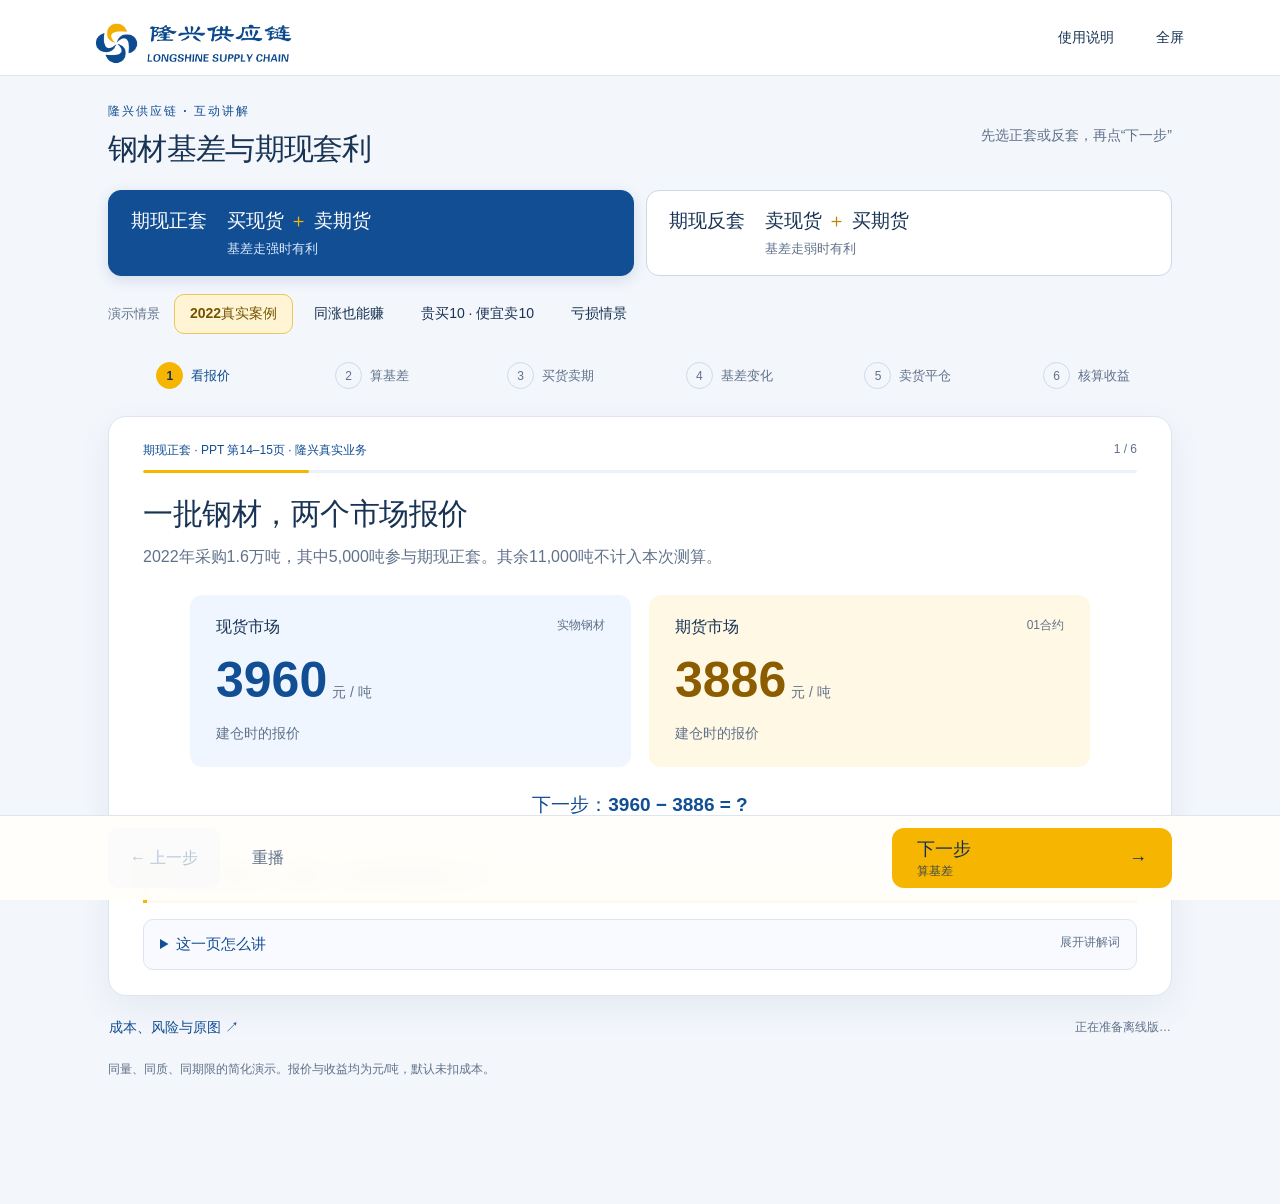
==== commit a413e36a: "优化逐步讲解提示、阶段导航与净收益入口 增加随七种情景变化的口语讲解词、阅读进度和下一阶段提示；结果页显示成本门槛并直接进入测算，更新离线缓存。" ====
--- a/index.html
+++ b/index.html
@@ -1,5 +1,5 @@
 <!doctype html>
-<html lang="zh-CN" data-app="longxing-v3">
+<html lang="zh-CN" data-app="longxing-v4">
 <head><meta charset="utf-8"><meta name="viewport" content="width=device-width,initial-scale=1,viewport-fit=cover"><meta name="theme-color" content="#124e94"><meta name="apple-mobile-web-app-capable" content="yes"><meta name="apple-mobile-web-app-status-bar-style" content="default"><meta name="apple-mobile-web-app-title" content="隆兴讲解"><meta name="description" content="隆兴供应链：用大号算式，六步讲清钢材期现正套与反套。"><title>隆兴供应链｜钢材基差与期现套利</title><link rel="manifest" href="manifest.webmanifest"><link rel="apple-touch-icon" href="logo.png"><link rel="icon" href="icon.svg" type="image/svg+xml"><link rel="stylesheet" href="style.css"></head>
 <body>
 <header class="topbar"><div class="brand"><img src="logo.png" alt="隆兴供应链 LONGSHINE SUPPLY CHAIN"></div><div class="top-actions"><button id="help">使用说明</button><button id="fullscreen">全屏</button></div></header>
@@ -12,14 +12,15 @@
 <div class="scenario-row"><span class="scenario-label">演示情景</span><div id="modes" class="modes" role="group" aria-label="演示情景"></div></div>
 <nav id="steps" aria-label="六个讲解阶段"></nav>
 <section class="stage" aria-label="互动讲解"><div class="stage-top"><span id="sceneLabel"></span><span id="stepCount"></span></div>
+<div class="reading-progress" aria-hidden="true"><span id="readingProgress"></span></div>
 <div id="narrative" aria-live="polite" aria-atomic="true"><h2 id="title"></h2><p id="description"></p></div>
-<div id="visual"></div><div id="takeaway" class="takeaway"></div></section>
+<div id="visual"></div><div id="takeaway" class="takeaway"></div><details id="speaker" class="speaker"><summary>这一页怎么讲 <span>展开讲解词</span></summary><p id="speakerText"></p></details></section>
 <div class="subbar"><button id="economics">成本、风险与原图 ↗</button><span id="offlineStatus" role="status">正在准备离线版…</span></div>
 <p class="scope-note">同量、同质、同期限的简化演示。报价与收益均为元/吨，默认未扣成本。</p>
 </main>
 <div class="controlbar"><div class="controls"><button id="prev" aria-label="上一步">← <span>上一步</span></button><button id="replay" aria-label="从头重播">重播</button><button id="next">下一步 <span aria-hidden="true">→</span></button></div></div>
 <dialog id="helpDialog"><div class="dialog-head"><h2>打开就能讲</h2><button data-close aria-label="关闭使用说明">×</button></div><div class="dialog-body">
-<p>先选择“期现正套”或“期现反套”，再选情景。点击底部黄色“下一步”按六个阶段讲解，可后退、重播或直接点阶段。</p>
+<p>先选择“期现正套”或“期现反套”，再选情景。点击底部黄色“下一步”按六个阶段讲解，可后退、重播或直接点阶段。每页下方的“这一页怎么讲”可展开口语讲解词；展开后，翻页会继续显示。电脑还可用键盘左右方向键翻页。</p>
 <h3>先把方向讲清楚</h3><p>基差始终按“现货价格 − 期货价格”计算。正套收益看“离场基差 − 建仓基差”，反套收益看“建仓基差 − 离场基差”。基差走强指带正负号的数值上升，不是绝对值变大。</p>
 <h3>手机和平板保存到桌面</h3><p><strong>苹果 iPhone / iPad：</strong>Safari 打开网址 → 分享 → 添加到主屏幕。</p><p><strong>华为手机 / 平板：</strong>系统浏览器打开 → 菜单查找“添加到桌面”或“安装应用”（名称与支持因版本而异）。微信内请先选“在浏览器打开”。</p><button id="installApp" hidden class="pill">添加到桌面</button>
 <h3>没有网络时怎么用</h3><p>第一次联网打开，等待“已备好离线版”。保存到桌面后，先开飞行模式试一次，确认本机已保存成功。清理浏览器数据、无痕浏览或系统回收缓存后，需要重新联网。</p><button id="offlineCheck" class="pill">检查离线准备状态</button><p id="offlineDetail" role="status"></p>
--- a/style.css
+++ b/style.css
@@ -3,3 +3,10 @@
 @media(max-width:699px){.topbar{height:60px;padding:0 14px}.brand{width:183px;height:58px}.brand img{width:221px;top:-10px;left:-17px}.top-actions button{font-size:12px;padding:0 8px}#fullscreen{display:none}main{padding:18px 14px calc(110px + env(safe-area-inset-bottom))}.heading{margin-bottom:15px}.eyebrow{display:none}h1{font-size:23px;letter-spacing:-.6px}.strategies{gap:8px;margin-bottom:13px}.strategies button{padding:12px 11px;gap:5px;border-radius:10px}.strategies button>span{font-size:17px}.strategies strong{font-size:14px}.strategies small{font-size:11px}.scenario-row{display:block;margin-bottom:14px}.scenario-label{display:none}.modes{display:grid;grid-template-columns:repeat(2,1fr);gap:5px}.modes button{font-size:12px;min-height:38px;padding:0 7px;background:#eaf0f8}.modes[data-count="3"]{grid-template-columns:1.3fr 1fr 1fr}nav{gap:2px;margin-bottom:13px}nav button{flex-direction:column;padding:0;gap:5px;font-size:10px;min-height:45px}nav .num{width:24px;height:24px;font-size:11px}.stage{padding:18px 15px;border-radius:14px}.stage-top{font-size:10px;margin-bottom:12px}#narrative h2{font-size:23px;margin-bottom:9px}#description{font-size:14px;line-height:1.7;margin-bottom:19px}.markets{gap:10px}.market{padding:16px 12px}.market-label{font-size:14px;display:block}.market-label small{display:block;margin-top:5px;font-size:11px}.price{font-size:34px;margin:10px 0}.price em{display:block;font-size:11px;margin:5px 0 0}.market p{font-size:12px}.next-hint{font-size:17px;padding-top:20px}.formula-title{font-size:17px}.basis-equation{gap:7px}.term{padding:15px 6px}.term label{font-size:14px}.term strong{font-size:40px;margin:10px 0 7px;letter-spacing:-1px}.term small{font-size:11px}.operator{font-size:35px}.basis-answer{gap:14px;padding:16px 10px}.basis-answer label{font-size:15px}.basis-answer strong{font-size:52px}.basis-answer em{font-size:12px}.mini-formula{font-size:17px;line-height:1.8}.trade-grid{grid-template-columns:1fr;gap:12px}.trade{padding:18px}.trade h3{font-size:23px}.trade>label{font-size:13px}.trade .trade-price{font-size:28px}.trade p{font-size:14px}.flow{font-size:14px;gap:8px}.plain-note{font-size:14px;padding:14px}.takeaway{margin-top:19px;padding:12px 13px;font-size:14px}.basis-track{gap:20px;margin:18px 0}.basis-track label{font-size:12px}.basis-track strong{font-size:32px}.method{padding:18px 0}.method h3{font-size:17px}.leg-list{grid-template-columns:1fr;gap:10px}.leg{padding:14px 16px}.leg label{font-size:14px}.leg .leg-rule{font-size:13px}.leg-equation{font-size:25px}.profit-equation{gap:8px;flex-wrap:nowrap}.profit-equation strong{font-size:31px;letter-spacing:-.7px}.profit-equation .operator{font-size:25px;padding-top:3px}.profit-equation small{font-size:10px;margin-top:7px}.eq-caption{font-size:14px}.floating{padding:16px 10px}.floating .profit-equation strong{font-size:30px}.floating h3{font-size:15px}.result{padding:18px;display:block;margin-top:18px}.result strong{font-size:34px}.result .amount-eq{font-size:20px;margin-top:9px}.result p{font-size:12px}.subbar{font-size:10px;gap:6px}.subbar button{font-size:12px}.scope-note{font-size:10px}.controlbar{padding:9px 14px calc(9px + env(safe-area-inset-bottom))}.controls{gap:8px}#prev{padding:0 12px;font-size:13px;min-height:52px}#replay{padding:0 10px;font-size:13px}#next{width:auto;flex:1;font-size:18px;min-height:52px;padding:0 16px}.dialog-head{padding:14px 16px}.dialog-head h2{font-size:19px}.dialog-body{padding:16px}.net strong{font-size:25px}}
 @media(max-width:370px){main{padding-left:10px;padding-right:10px}.stage{padding-left:13px;padding-right:13px}.strategies strong{font-size:13px}.term strong{font-size:37px}.profit-equation{gap:6px}.profit-equation strong{font-size:28px}.profit-equation .operator{font-size:23px}.leg-equation{font-size:23px}}
 @media(prefers-reduced-motion:reduce){*,*::before,*::after{animation:none!important;transition:none!important;scroll-behavior:auto!important}}
+
+/* Presenter guidance and clearer next action */
+.reading-progress{height:3px;background:#edf2f8;border-radius:3px;margin:-3px 0 21px;overflow:hidden}.reading-progress span{display:block;height:100%;background:var(--yellow);border-radius:3px;transition:width .25s ease}
+.speaker{margin-top:16px;padding:0;border:1px solid var(--line);border-radius:10px;background:#f8faff}.speaker summary{padding:13px 16px;color:var(--blue);font-weight:600;font-size:15px}.speaker summary span{font-size:12px;font-weight:400;color:var(--muted);float:right}.speaker[open] summary span{display:none}.speaker p{padding:0 16px 15px;margin:0;font-size:16px;line-height:1.9;color:var(--ink)}
+.next-copy{display:flex;flex-direction:column;align-items:flex-start;gap:2px}.next-copy b{font-size:18px}.next-copy small{font-size:12px;font-weight:400;opacity:.8}#next{min-height:60px}.controls #prev{min-height:60px}
+.result-cost{display:flex;align-items:center;justify-content:space-between;gap:16px;width:100%;text-align:left;border:1px solid #d0dded;background:#f5f8fd;padding:16px 18px;margin-top:14px}.result-cost span{display:grid;gap:6px}.result-cost b{font-size:16px}.result-cost small{font-size:14px;line-height:1.6;color:var(--muted)}.result-cost>strong{font-size:15px;color:var(--blue);white-space:nowrap}
+@media(max-width:699px){.speaker summary{font-size:14px;padding:13px}.speaker summary span{font-size:11px}.speaker p{font-size:15px;padding:0 13px 13px}.result-cost{display:block;padding:14px}.result-cost>strong{display:block;margin-top:10px}.result-cost small{font-size:13px}.next-copy b{font-size:17px}.next-copy small{font-size:11px}.reading-progress{margin-bottom:17px}}
